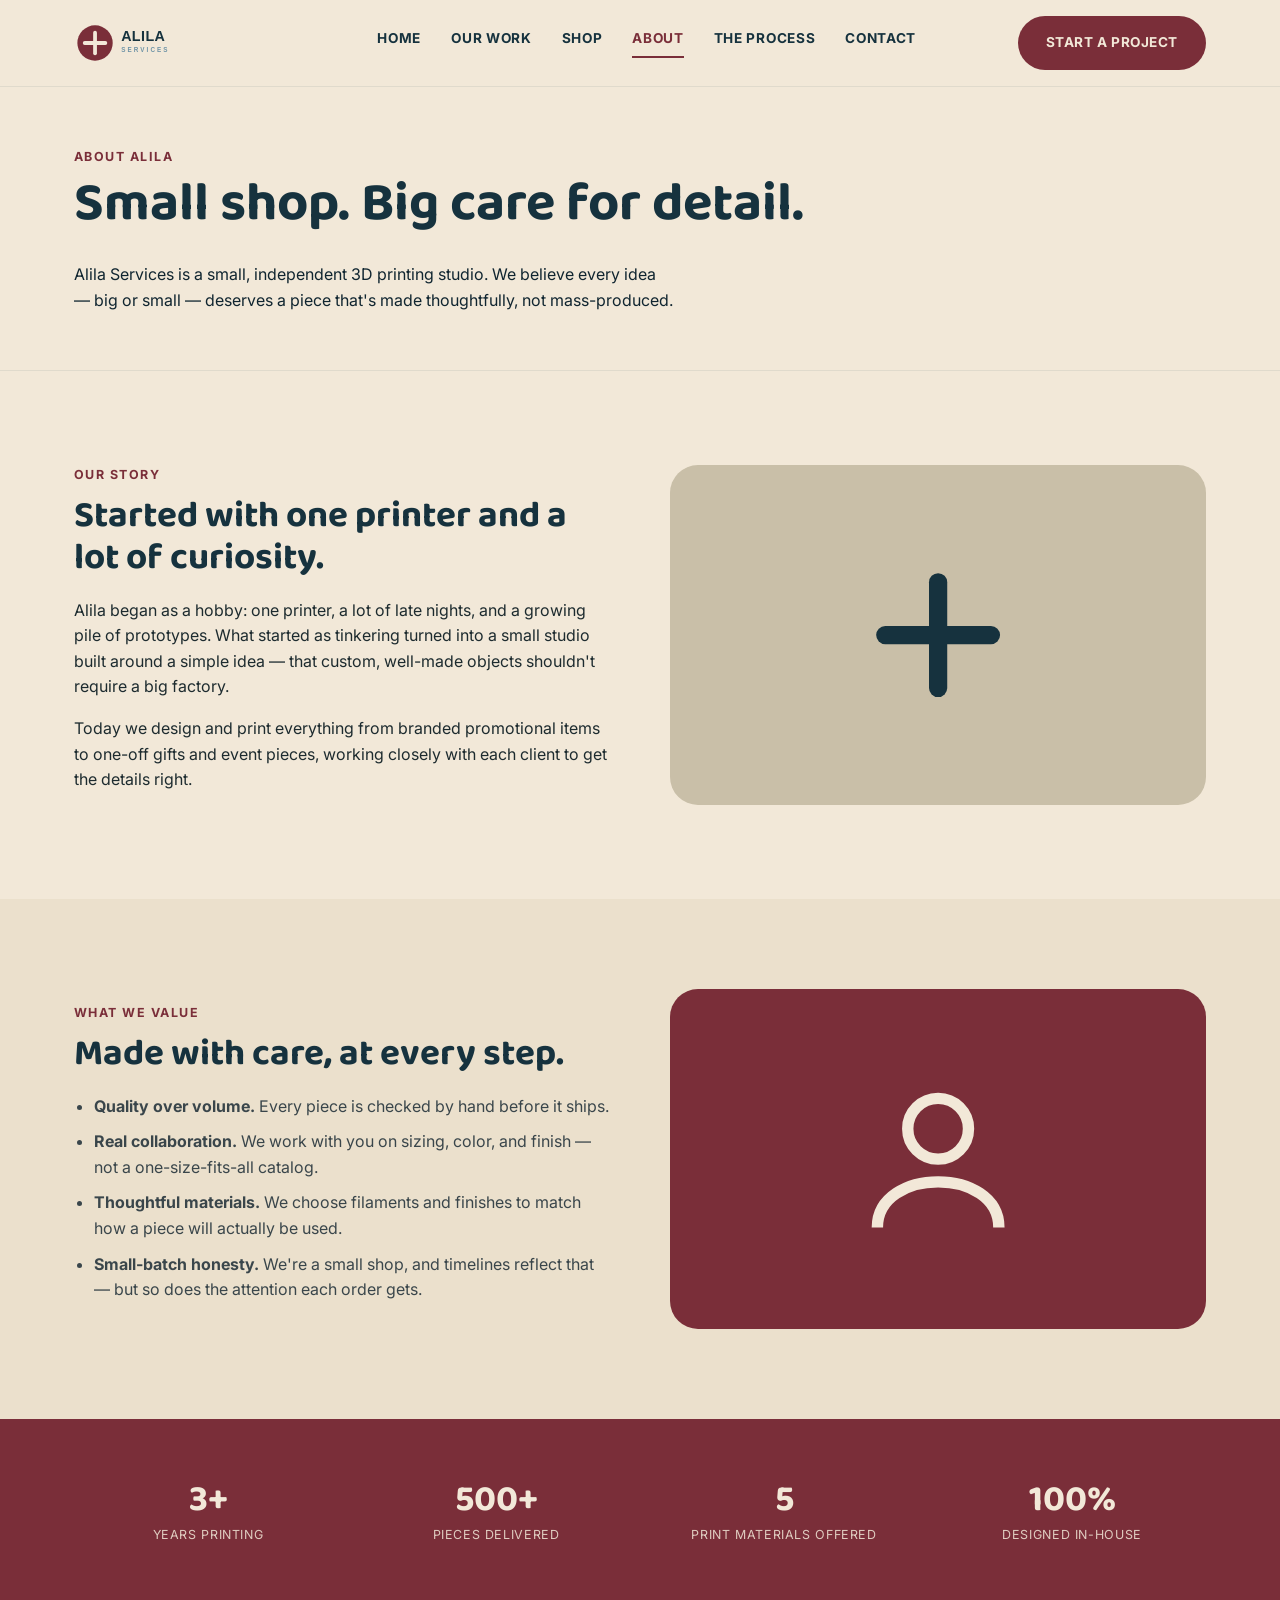
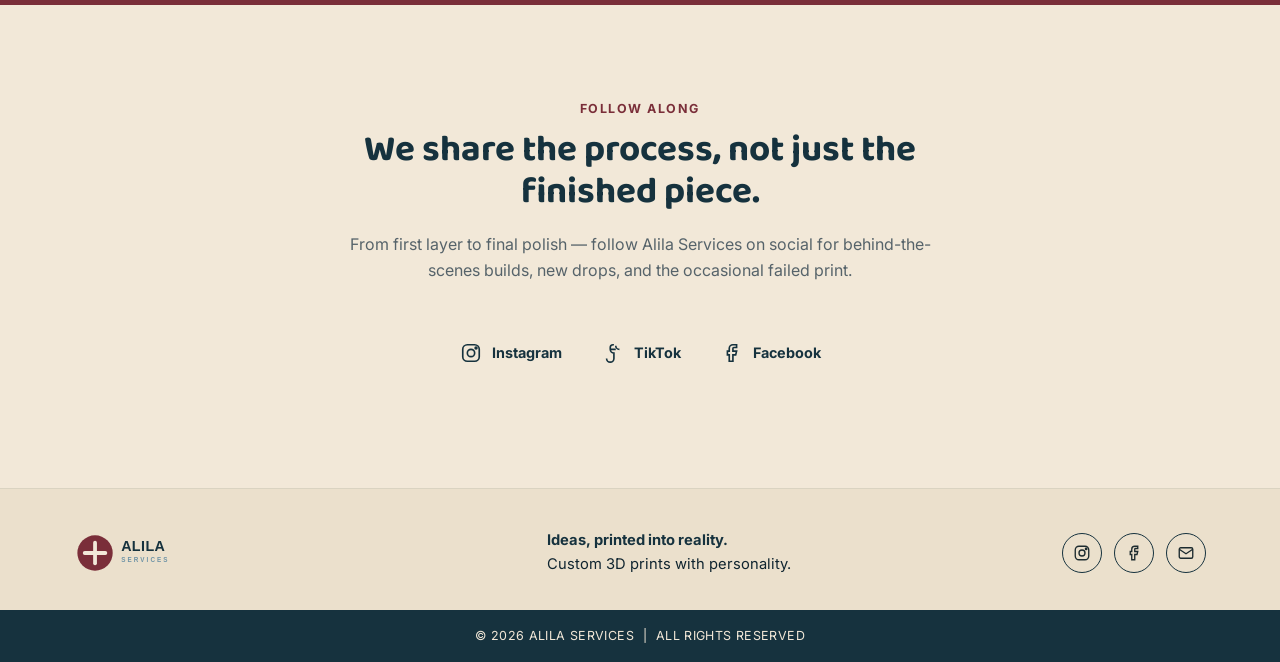
==== about.html @ 11d1a9ea "Add Alila Services multi-page website Home, Our Work, Shop, About, The Process, and Contact pages bu" ====
<!DOCTYPE html>
<html lang="en">
<head>
<meta charset="UTF-8">
<meta name="viewport" content="width=device-width, initial-scale=1.0">
<title>About | Alila Services</title>
<meta name="description" content="Meet Alila Services — a small 3D printing shop turning ideas into custom, made-to-order pieces.">
<link rel="icon" href="assets/img/favicon.svg" type="image/svg+xml">
<link rel="stylesheet" href="assets/css/style.css">
</head>
<body>

<header class="site-header">
  <div class="container">
    <a href="index.html" class="brand"><img src="assets/img/logo-wordmark.svg" alt="Alila Services"></a>
    <nav class="main-nav">
      <a href="index.html">Home</a>
      <a href="our-work.html">Our Work</a>
      <a href="shop.html">Shop</a>
      <a href="about.html" class="active">About</a>
      <a href="process.html">The Process</a>
      <a href="contact.html">Contact</a>
    </nav>
    <div class="header-actions">
      <a href="contact.html" class="btn btn-primary">Start a Project</a>
      <button class="nav-toggle" aria-label="Open menu"><span></span><span></span><span></span></button>
    </div>
  </div>
  <nav class="mobile-nav">
    <a href="index.html">Home</a>
    <a href="our-work.html">Our Work</a>
    <a href="shop.html">Shop</a>
    <a href="about.html">About</a>
    <a href="process.html">The Process</a>
    <a href="contact.html">Contact</a>
    <a href="contact.html" class="btn btn-primary btn-block">Start a Project</a>
  </nav>
</header>

<section class="page-hero">
  <div class="container">
    <div class="eyebrow">About Alila</div>
    <h1>Small shop. Big care for detail.</h1>
    <p class="lead">Alila Services is a small, independent 3D printing studio. We believe every idea — big or small — deserves a piece that's made thoughtfully, not mass-produced.</p>
  </div>
</section>

<section class="section">
  <div class="container split">
    <div>
      <div class="eyebrow">Our Story</div>
      <h2>Started with one printer and a lot of curiosity.</h2>
      <p>Alila began as a hobby: one printer, a lot of late nights, and a growing pile of prototypes. What started as tinkering turned into a small studio built around a simple idea — that custom, well-made objects shouldn't require a big factory.</p>
      <p>Today we design and print everything from branded promotional items to one-off gifts and event pieces, working closely with each client to get the details right.</p>
    </div>
    <div class="split-media bg-tan">
      <svg viewBox="0 0 100 100"><rect x="45" y="16" width="10" height="68" rx="5" fill="#16323E"/><rect x="16" y="45" width="68" height="10" rx="5" fill="#16323E"/></svg>
    </div>
  </div>
</section>

<section class="section section-soft">
  <div class="container split reverse">
    <div class="split-media bg-maroon">
      <svg viewBox="0 0 24 24" fill="none" stroke="#F2E8D8" stroke-width="1.5"><circle cx="12" cy="8" r="4"/><path d="M4 21c0-4 4-6 8-6s8 2 8 6"/></svg>
    </div>
    <div>
      <div class="eyebrow">What We Value</div>
      <h2>Made with care, at every step.</h2>
      <ul style="padding-left:20px;color:#3a464b;">
        <li style="margin-bottom:10px;"><strong>Quality over volume.</strong> Every piece is checked by hand before it ships.</li>
        <li style="margin-bottom:10px;"><strong>Real collaboration.</strong> We work with you on sizing, color, and finish — not a one-size-fits-all catalog.</li>
        <li style="margin-bottom:10px;"><strong>Thoughtful materials.</strong> We choose filaments and finishes to match how a piece will actually be used.</li>
        <li><strong>Small-batch honesty.</strong> We're a small shop, and timelines reflect that — but so does the attention each order gets.</li>
      </ul>
    </div>
  </div>
</section>

<section class="section-tight section-maroon">
  <div class="container stats-row">
    <div class="stat"><h2>3+</h2><p>Years Printing</p></div>
    <div class="stat"><h2>500+</h2><p>Pieces Delivered</p></div>
    <div class="stat"><h2>5</h2><p>Print Materials Offered</p></div>
    <div class="stat"><h2>100%</h2><p>Designed In-House</p></div>
  </div>
</section>

<section class="section">
  <div class="container" style="text-align:center;max-width:640px;margin:0 auto;">
    <div class="eyebrow">Follow Along</div>
    <h2>We share the process, not just the finished piece.</h2>
    <p style="color:#56636a;margin-bottom:24px;">From first layer to final polish — follow Alila Services on social for behind-the-scenes builds, new drops, and the occasional failed print.</p>
    <div class="social-strip">
      <a href="#"><svg viewBox="0 0 24 24" fill="none" stroke="currentColor" stroke-width="1.8"><rect x="3" y="3" width="18" height="18" rx="5"/><circle cx="12" cy="12" r="4"/><circle cx="17.5" cy="6.5" r="1"/></svg> Instagram</a>
      <a href="#"><svg viewBox="0 0 24 24" fill="none" stroke="currentColor" stroke-width="1.8"><path d="M9 8V6a3 3 0 0 1 3-3h1M9 8h6M9 8a4 4 0 0 0 4 4v6a4 4 0 0 1-8 0"/><path d="M19 8a4 4 0 0 1-4-4"/></svg> TikTok</a>
      <a href="#"><svg viewBox="0 0 24 24" fill="none" stroke="currentColor" stroke-width="1.8"><path d="M15 3h-2a4 4 0 0 0-4 4v3H7v4h2v7h4v-7h3l1-4h-4V7a1 1 0 0 1 1-1h3V3Z"/></svg> Facebook</a>
    </div>
  </div>
</section>

<footer class="site-footer">
  <div class="container footer-top">
    <a href="index.html" class="brand"><img src="assets/img/logo-wordmark.svg" alt="Alila Services"></a>
    <div class="footer-tagline"><strong>Ideas, printed into reality.</strong>Custom 3D prints with personality.</div>
    <div class="footer-social">
      <a href="#" aria-label="Instagram"><svg viewBox="0 0 24 24" fill="none" stroke="currentColor" stroke-width="1.8"><rect x="3" y="3" width="18" height="18" rx="5"/><circle cx="12" cy="12" r="4"/><circle cx="17.5" cy="6.5" r="1"/></svg></a>
      <a href="#" aria-label="Facebook"><svg viewBox="0 0 24 24" fill="none" stroke="currentColor" stroke-width="1.8"><path d="M15 3h-2a4 4 0 0 0-4 4v3H7v4h2v7h4v-7h3l1-4h-4V7a1 1 0 0 1 1-1h3V3Z"/></svg></a>
      <a href="#" aria-label="Email"><svg viewBox="0 0 24 24" fill="none" stroke="currentColor" stroke-width="1.8"><rect x="3" y="5" width="18" height="14" rx="2"/><path d="m3 7 9 6 9-6"/></svg></a>
    </div>
  </div>
  <div class="footer-bottom">© 2026 ALILA SERVICES &nbsp;|&nbsp; ALL RIGHTS RESERVED</div>
</footer>

<script src="assets/js/main.js"></script>
</body>
</html>
---- assets/css/style.css ----
/* ============================================
   Alila Services — shared stylesheet
   ============================================ */

@import url('https://fonts.googleapis.com/css2?family=Baloo+2:wght@500;600;700;800&family=Inter:wght@400;500;600;700&display=swap');

:root {
  --cream: #F2E8D8;
  --cream-soft: #EBE0CC;
  --navy: #16323E;
  --navy-dark: #102530;
  --maroon: #7A2E39;
  --maroon-dark: #632530;
  --olive: #6B6B3E;
  --dusty-blue: #6E93A6;
  --tan: #C9BFA8;
  --ink: #1D2B2F;
  --white: #FFFFFF;

  --font-head: 'Baloo 2', 'Poppins', sans-serif;
  --font-body: 'Inter', system-ui, sans-serif;

  --radius-sm: 8px;
  --radius-md: 16px;
  --radius-lg: 28px;
  --shadow-card: 0 10px 30px rgba(22, 50, 62, 0.10);
  --container: 1180px;
}

* { box-sizing: border-box; }
html { scroll-behavior: smooth; }

body {
  margin: 0;
  background: var(--cream);
  color: var(--ink);
  font-family: var(--font-body);
  line-height: 1.6;
  -webkit-font-smoothing: antialiased;
}

img { max-width: 100%; display: block; }

h1, h2, h3, h4 {
  font-family: var(--font-head);
  color: var(--navy);
  margin: 0 0 0.5em;
  line-height: 1.15;
}

h1 { font-size: clamp(2.2rem, 4.5vw, 3.4rem); }
h2 { font-size: clamp(1.7rem, 3vw, 2.3rem); }
h3 { font-size: 1.25rem; }

p { margin: 0 0 1em; }

a { color: inherit; text-decoration: none; }

.container {
  max-width: var(--container);
  margin: 0 auto;
  padding: 0 24px;
}

.eyebrow {
  display: inline-block;
  font-family: var(--font-body);
  font-weight: 700;
  font-size: 0.78rem;
  letter-spacing: 0.12em;
  text-transform: uppercase;
  color: var(--maroon);
  margin-bottom: 10px;
}
.eyebrow.on-dark { color: var(--tan); }

.rule {
  width: 44px;
  height: 4px;
  border-radius: 2px;
  background: var(--maroon);
  margin: 0 0 18px;
}

/* -------- Buttons -------- */
.btn {
  display: inline-flex;
  align-items: center;
  gap: 8px;
  font-family: var(--font-body);
  font-weight: 700;
  font-size: 0.85rem;
  letter-spacing: 0.04em;
  text-transform: uppercase;
  padding: 14px 26px;
  border-radius: 999px;
  border: 2px solid transparent;
  cursor: pointer;
  transition: transform 0.15s ease, box-shadow 0.15s ease, background 0.15s ease, color 0.15s ease;
  white-space: nowrap;
}
.btn:hover { transform: translateY(-2px); }

.btn-primary {
  background: var(--maroon);
  color: var(--cream);
}
.btn-primary:hover { background: var(--maroon-dark); box-shadow: 0 8px 20px rgba(122,46,57,0.35); }

.btn-outline {
  background: transparent;
  border-color: var(--navy);
  color: var(--navy);
}
.btn-outline:hover { background: var(--navy); color: var(--cream); }

.btn-outline.on-dark {
  border-color: var(--cream);
  color: var(--cream);
}
.btn-outline.on-dark:hover { background: var(--cream); color: var(--navy); }

.btn-light {
  background: var(--cream);
  color: var(--navy);
}
.btn-light:hover { background: var(--white); }

.btn-sm { padding: 10px 20px; font-size: 0.75rem; }
.btn-block { width: 100%; justify-content: center; }

/* -------- Header -------- */
.site-header {
  position: sticky;
  top: 0;
  z-index: 100;
  background: var(--cream);
  border-bottom: 1px solid rgba(22,50,62,0.08);
}
.site-header .container {
  display: flex;
  align-items: center;
  justify-content: space-between;
  padding-top: 16px;
  padding-bottom: 16px;
  gap: 24px;
}
.brand { display: flex; align-items: center; gap: 12px; }
.brand img { height: 42px; width: auto; }

.main-nav {
  display: flex;
  align-items: center;
  gap: 30px;
}
.main-nav a {
  font-weight: 700;
  font-size: 0.85rem;
  letter-spacing: 0.05em;
  text-transform: uppercase;
  color: var(--navy);
  padding-bottom: 6px;
  border-bottom: 2px solid transparent;
  transition: border-color 0.15s ease, color 0.15s ease;
}
.main-nav a:hover,
.main-nav a.active { border-color: var(--maroon); color: var(--maroon); }

.header-actions { display: flex; align-items: center; gap: 22px; }

.nav-toggle {
  display: none;
  background: none;
  border: none;
  cursor: pointer;
  padding: 8px;
}
.nav-toggle span {
  display: block;
  width: 26px;
  height: 3px;
  margin: 5px 0;
  background: var(--navy);
  border-radius: 2px;
}

/* -------- Hero -------- */
.hero {
  position: relative;
  overflow: hidden;
  padding: 70px 0 100px;
}
.hero-blob {
  position: absolute;
  top: -10%;
  right: -12%;
  width: 62%;
  height: 130%;
  background: var(--navy);
  border-radius: 45% 55% 60% 40% / 50% 45% 55% 50%;
  z-index: 0;
}
.hero .container {
  position: relative;
  z-index: 1;
  display: grid;
  grid-template-columns: 1fr 1fr;
  gap: 50px;
  align-items: center;
}
.hero-copy p.lead {
  font-size: 1.08rem;
  max-width: 44ch;
  color: var(--navy-dark);
}
.hero-actions {
  display: flex;
  gap: 16px;
  margin-top: 28px;
  flex-wrap: wrap;
}
.hero-art {
  position: relative;
  min-height: 380px;
  display: flex;
  align-items: center;
  justify-content: center;
}
.coin-cluster {
  position: relative;
  width: 100%;
  max-width: 460px;
  aspect-ratio: 1.2 / 1;
}
.coin {
  position: absolute;
  border-radius: 50%;
  display: flex;
  align-items: center;
  justify-content: center;
  box-shadow: 0 18px 30px rgba(0,0,0,0.25);
}
.coin svg { width: 55%; height: 55%; }
.coin.c1 { width: 42%; aspect-ratio:1; background: var(--maroon); top: 4%; left: 6%; }
.coin.c2 { width: 40%; aspect-ratio:1; background: var(--olive); top: 0; left: 42%; }
.coin.c3 { width: 44%; aspect-ratio:1; background: var(--dusty-blue); top: 22%; left: 58%; }
.coin.c4 { width: 30%; aspect-ratio:1; background: var(--cream); top: 58%; left: 18%; }
.coin.c5 { width: 34%; aspect-ratio:1; background: var(--navy-dark); top: 60%; left: 46%; border: 3px solid var(--cream); }

/* -------- Sections -------- */
.section { padding: 90px 0; }
.section-tight { padding: 60px 0; }
.section-maroon { background: var(--maroon); color: var(--cream); }
.section-maroon h2, .section-maroon h3 { color: var(--cream); }
.section-navy { background: var(--navy); color: var(--cream); }
.section-navy h2, .section-navy h3 { color: var(--cream); }
.section-soft { background: var(--cream-soft); }

.section-head { max-width: 640px; margin-bottom: 44px; }
.section-head.center { margin-left: auto; margin-right: auto; text-align: center; }

/* -------- What we make cards -------- */
.grid-5 {
  display: grid;
  grid-template-columns: repeat(5, 1fr);
  gap: 20px;
}
.offer-card {
  background: var(--white);
  border-radius: var(--radius-md);
  padding: 26px 20px;
  text-align: center;
  box-shadow: var(--shadow-card);
}
.offer-icon {
  width: 64px;
  height: 64px;
  border-radius: 50%;
  margin: 0 auto 16px;
  display: flex;
  align-items: center;
  justify-content: center;
}
.offer-icon svg { width: 30px; height: 30px; stroke: var(--cream); }
.offer-card h3 { font-size: 1rem; margin-bottom: 8px; }
.offer-card p { font-size: 0.88rem; color: #56636a; margin: 0; }

.bg-maroon { background: var(--maroon); }
.bg-olive { background: var(--olive); }
.bg-blue { background: var(--dusty-blue); }
.bg-navy { background: var(--navy); }
.bg-tan { background: var(--tan); }

/* -------- Process steps -------- */
.steps {
  display: grid;
  grid-template-columns: repeat(4, 1fr);
  gap: 30px;
  margin-top: 10px;
}
.step { position: relative; padding-left: 0; }
.step-icon {
  width: 56px;
  height: 56px;
  border-radius: 50%;
  background: rgba(242,232,216,0.12);
  border: 2px solid var(--cream);
  display: flex;
  align-items: center;
  justify-content: center;
  margin-bottom: 16px;
}
.step-icon svg { width: 26px; height: 26px; stroke: var(--cream); fill: none; }
.step h3 { font-size: 0.95rem; letter-spacing: 0.03em; }
.step p { font-size: 0.9rem; opacity: 0.85; margin: 0; }

/* -------- Work / gallery grid -------- */
.work-split {
  display: grid;
  grid-template-columns: 1.1fr 0.9fr;
  gap: 50px;
  align-items: start;
}
.work-grid {
  display: grid;
  grid-template-columns: repeat(3, 1fr);
  gap: 16px;
}
.work-tile {
  aspect-ratio: 1;
  border-radius: var(--radius-md);
  overflow: hidden;
  position: relative;
  box-shadow: var(--shadow-card);
  display: flex;
  align-items: center;
  justify-content: center;
}
.work-tile svg { width: 46%; height: 46%; }
.work-tile .tile-label {
  position: absolute;
  bottom: 10px;
  left: 12px;
  right: 12px;
  font-size: 0.72rem;
  font-weight: 700;
  letter-spacing: 0.04em;
  text-transform: uppercase;
  color: rgba(255,255,255,0.9);
}

.gallery-filters {
  display: flex;
  flex-wrap: wrap;
  gap: 10px;
  margin-bottom: 34px;
}
.filter-btn {
  border: 2px solid var(--navy);
  background: transparent;
  color: var(--navy);
  padding: 9px 18px;
  border-radius: 999px;
  font-weight: 700;
  font-size: 0.8rem;
  letter-spacing: 0.03em;
  text-transform: uppercase;
  cursor: pointer;
  transition: all 0.15s ease;
}
.filter-btn:hover { background: rgba(22,50,62,0.08); }
.filter-btn.active { background: var(--navy); color: var(--cream); }

.gallery-grid {
  display: grid;
  grid-template-columns: repeat(3, 1fr);
  gap: 22px;
}
.gallery-item { display: none; }
.gallery-item.show { display: block; }
.gallery-card {
  border-radius: var(--radius-md);
  overflow: hidden;
  box-shadow: var(--shadow-card);
  background: var(--white);
}
.gallery-thumb {
  aspect-ratio: 1;
  display: flex;
  align-items: center;
  justify-content: center;
}
.gallery-thumb svg { width: 42%; height: 42%; }
.gallery-card-body { padding: 16px 18px 20px; }
.gallery-card-body h3 { font-size: 1rem; margin-bottom: 4px; }
.gallery-tag {
  display: inline-block;
  font-size: 0.7rem;
  font-weight: 700;
  letter-spacing: 0.04em;
  text-transform: uppercase;
  color: var(--maroon);
}

/* -------- Contact form -------- */
.contact-panel {
  background: var(--dusty-blue);
  background: linear-gradient(160deg, #DCE7EA 0%, #C6D8DD 100%);
  border-radius: var(--radius-lg);
  padding: 46px;
  position: relative;
  overflow: hidden;
}
.contact-panel::after {
  content: "";
  position: absolute;
  bottom: -30%;
  right: -20%;
  width: 260px;
  height: 260px;
  background: rgba(255,255,255,0.35);
  border-radius: 50%;
}
.contact-panel form { position: relative; z-index: 1; }

.form-row { display: grid; grid-template-columns: 1fr 1fr; gap: 14px; margin-bottom: 14px; }
.form-row.single { grid-template-columns: 1fr; }

input, select, textarea {
  width: 100%;
  font-family: var(--font-body);
  font-size: 0.92rem;
  padding: 14px 16px;
  border: none;
  border-radius: var(--radius-sm);
  background: rgba(255,255,255,0.85);
  color: var(--ink);
}
input::placeholder, textarea::placeholder { color: #6b7a80; }
textarea { resize: vertical; min-height: 90px; }

.file-row {
  display: flex;
  align-items: center;
  justify-content: space-between;
  background: rgba(255,255,255,0.85);
  border-radius: var(--radius-sm);
  padding: 10px 10px 10px 16px;
  margin-bottom: 14px;
  font-size: 0.88rem;
  color: #6b7a80;
}
.file-row .btn { padding: 8px 16px; font-size: 0.7rem; }

/* -------- Product / shop cards -------- */
.product-grid {
  display: grid;
  grid-template-columns: repeat(3, 1fr);
  gap: 26px;
}
.product-card {
  background: var(--white);
  border-radius: var(--radius-md);
  overflow: hidden;
  box-shadow: var(--shadow-card);
  display: flex;
  flex-direction: column;
}
.product-thumb {
  aspect-ratio: 1;
  display: flex;
  align-items: center;
  justify-content: center;
  position: relative;
}
.product-thumb svg { width: 40%; height: 40%; }
.product-badge {
  position: absolute;
  top: 12px;
  left: 12px;
  background: var(--maroon);
  color: var(--cream);
  font-size: 0.68rem;
  font-weight: 700;
  letter-spacing: 0.04em;
  text-transform: uppercase;
  padding: 5px 10px;
  border-radius: 999px;
}
.product-body { padding: 18px 20px 22px; display: flex; flex-direction: column; gap: 10px; flex: 1; }
.product-body h3 { margin: 0; font-size: 1.02rem; }
.product-price { font-family: var(--font-head); font-weight: 700; color: var(--maroon); font-size: 1.15rem; }
.product-desc { font-size: 0.86rem; color: #56636a; margin: 0; flex: 1; }

/* -------- Testimonials / stats -------- */
.stats-row {
  display: grid;
  grid-template-columns: repeat(4, 1fr);
  gap: 20px;
  text-align: center;
}
.stat h2 { color: var(--cream); margin-bottom: 4px; }
.stat p { text-transform: uppercase; letter-spacing: 0.05em; font-size: 0.78rem; opacity: 0.85; margin: 0; }

.social-strip {
  display: flex;
  align-items: center;
  justify-content: center;
  gap: 40px;
  flex-wrap: wrap;
  padding: 34px 0;
}
.social-strip a {
  display: flex;
  align-items: center;
  gap: 10px;
  font-weight: 700;
  font-size: 0.9rem;
  color: var(--navy);
}
.social-strip svg { width: 22px; height: 22px; }

/* -------- Two column content -------- */
.split {
  display: grid;
  grid-template-columns: 1fr 1fr;
  gap: 60px;
  align-items: center;
}
.split.reverse .split-media { order: 2; }
.split-media {
  border-radius: var(--radius-lg);
  min-height: 340px;
  display: flex;
  align-items: center;
  justify-content: center;
}
.split-media svg { width: 34%; height: 34%; }

/* -------- Footer -------- */
.site-footer {
  background: var(--cream-soft);
  border-top: 1px solid rgba(22,50,62,0.08);
  padding: 40px 0 0;
}
.footer-top {
  display: flex;
  align-items: center;
  justify-content: space-between;
  gap: 30px;
  flex-wrap: wrap;
  padding-bottom: 34px;
}
.footer-tagline { font-size: 0.92rem; color: var(--navy-dark); }
.footer-tagline strong { display: block; color: var(--navy); }
.footer-social { display: flex; gap: 12px; }
.footer-social a {
  width: 40px;
  height: 40px;
  border-radius: 50%;
  border: 1.5px solid var(--navy);
  display: flex;
  align-items: center;
  justify-content: center;
  transition: background 0.15s ease, color 0.15s ease;
}
.footer-social svg { width: 18px; height: 18px; }
.footer-social a:hover { background: var(--navy); color: var(--cream); }
.footer-bottom {
  background: var(--navy);
  color: var(--cream);
  text-align: center;
  font-size: 0.78rem;
  letter-spacing: 0.03em;
  padding: 16px 0;
}

/* -------- Page hero (inner pages) -------- */
.page-hero {
  padding: 56px 0 40px;
  border-bottom: 1px solid rgba(22,50,62,0.08);
}
.page-hero .eyebrow { margin-bottom: 6px; }
.page-hero p.lead { max-width: 60ch; color: var(--navy-dark); }
.breadcrumb { font-size: 0.8rem; color: var(--maroon); font-weight: 700; margin-bottom: 10px; }

/* -------- CTA banner -------- */
.cta-banner {
  border-radius: var(--radius-lg);
  padding: 60px;
  text-align: center;
  background: var(--navy);
  color: var(--cream);
}
.cta-banner h2 { color: var(--cream); }
.cta-actions { display: flex; gap: 16px; justify-content: center; margin-top: 20px; flex-wrap: wrap; }

/* -------- Responsive -------- */
@media (max-width: 980px) {
  .main-nav { display: none; }
  .nav-toggle { display: block; }
  .header-actions .btn-primary { display: none; }
  .hero .container, .split, .work-split { grid-template-columns: 1fr; }
  .hero-art { min-height: 300px; }
  .grid-5 { grid-template-columns: repeat(2, 1fr); }
  .steps { grid-template-columns: repeat(2, 1fr); }
  .product-grid, .gallery-grid, .work-grid { grid-template-columns: repeat(2, 1fr); }
  .stats-row { grid-template-columns: repeat(2, 1fr); }
  .form-row { grid-template-columns: 1fr; }
  .footer-top { flex-direction: column; text-align: center; }
}

@media (max-width: 600px) {
  .grid-5, .product-grid, .gallery-grid, .work-grid, .stats-row { grid-template-columns: 1fr 1fr; }
  .cta-banner { padding: 40px 24px; }
  .contact-panel { padding: 28px; }
}

/* -------- Mobile nav drawer -------- */
.mobile-nav {
  display: none;
  flex-direction: column;
  background: var(--cream);
  border-bottom: 1px solid rgba(22,50,62,0.08);
  padding: 10px 24px 22px;
}
.mobile-nav.open { display: flex; }
.mobile-nav a {
  padding: 12px 0;
  font-weight: 700;
  text-transform: uppercase;
  font-size: 0.85rem;
  color: var(--navy);
  border-bottom: 1px solid rgba(22,50,62,0.08);
}
.mobile-nav .btn { margin-top: 16px; }
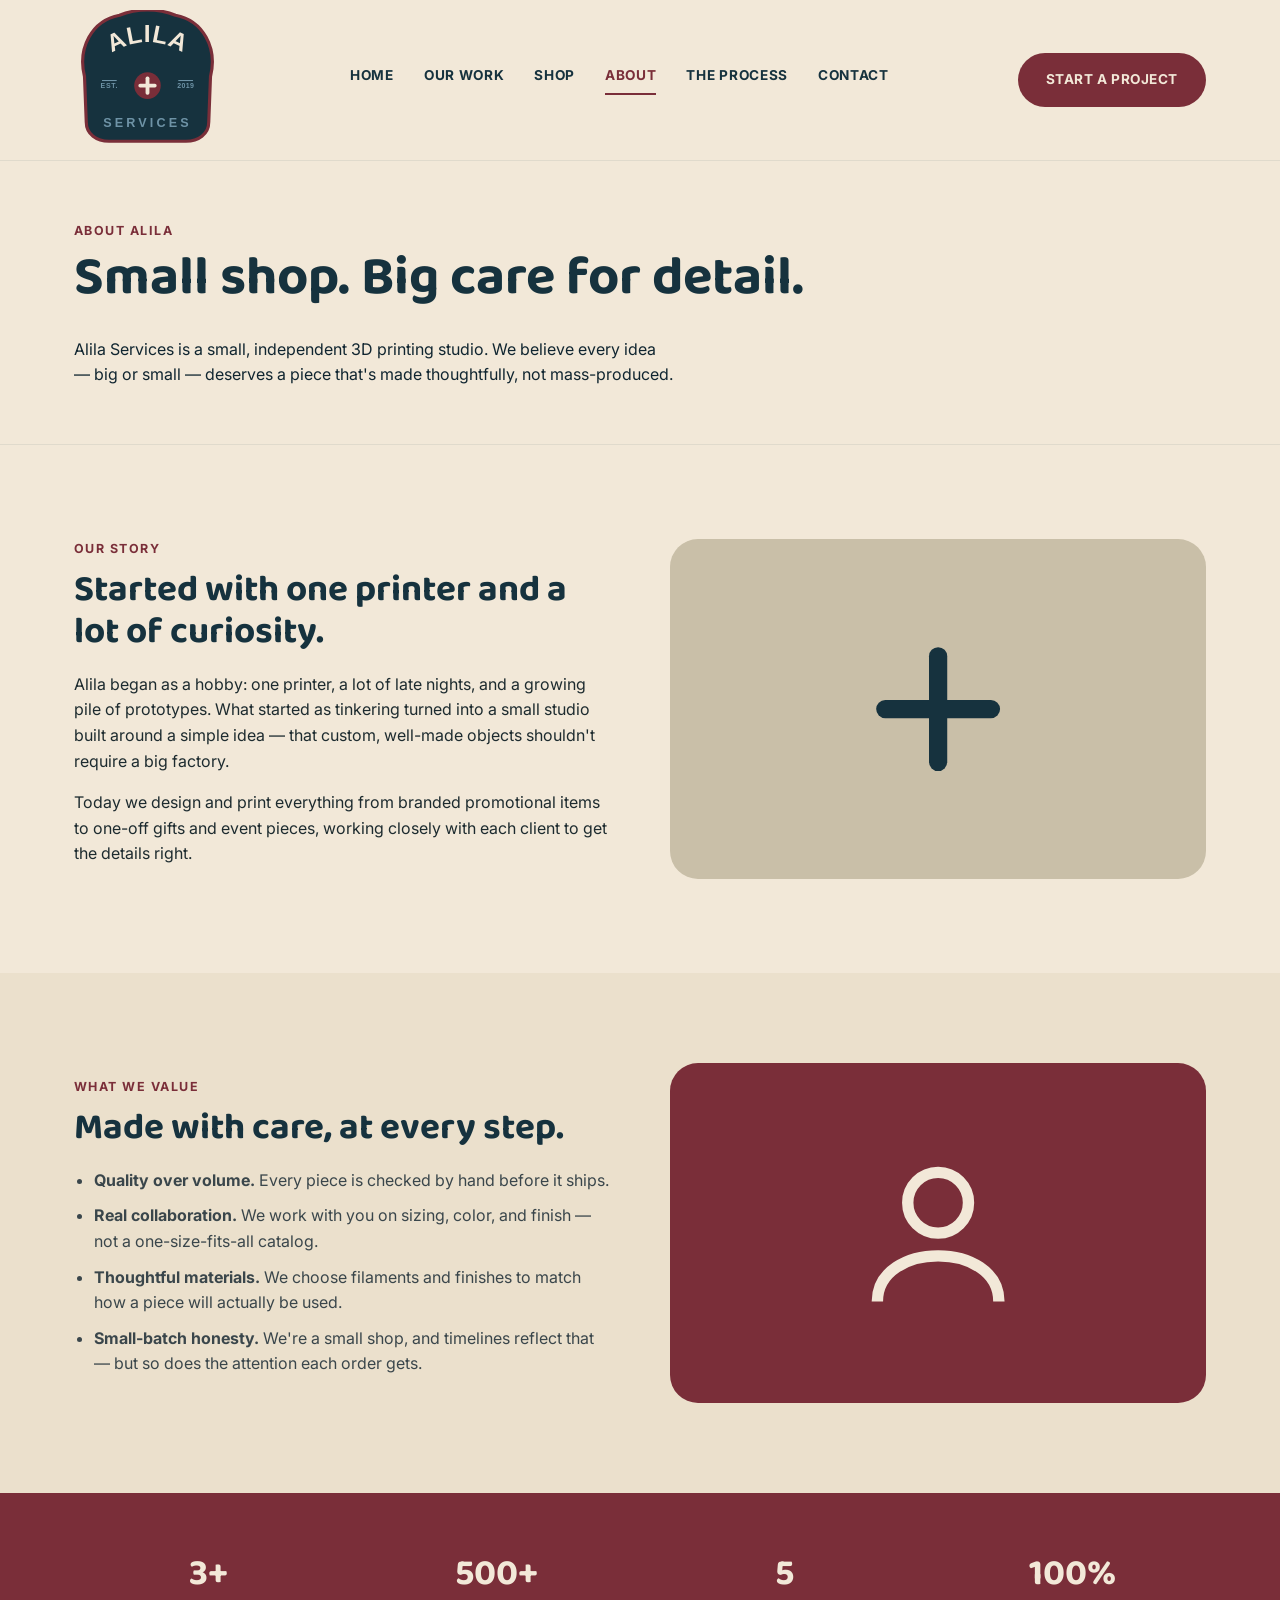
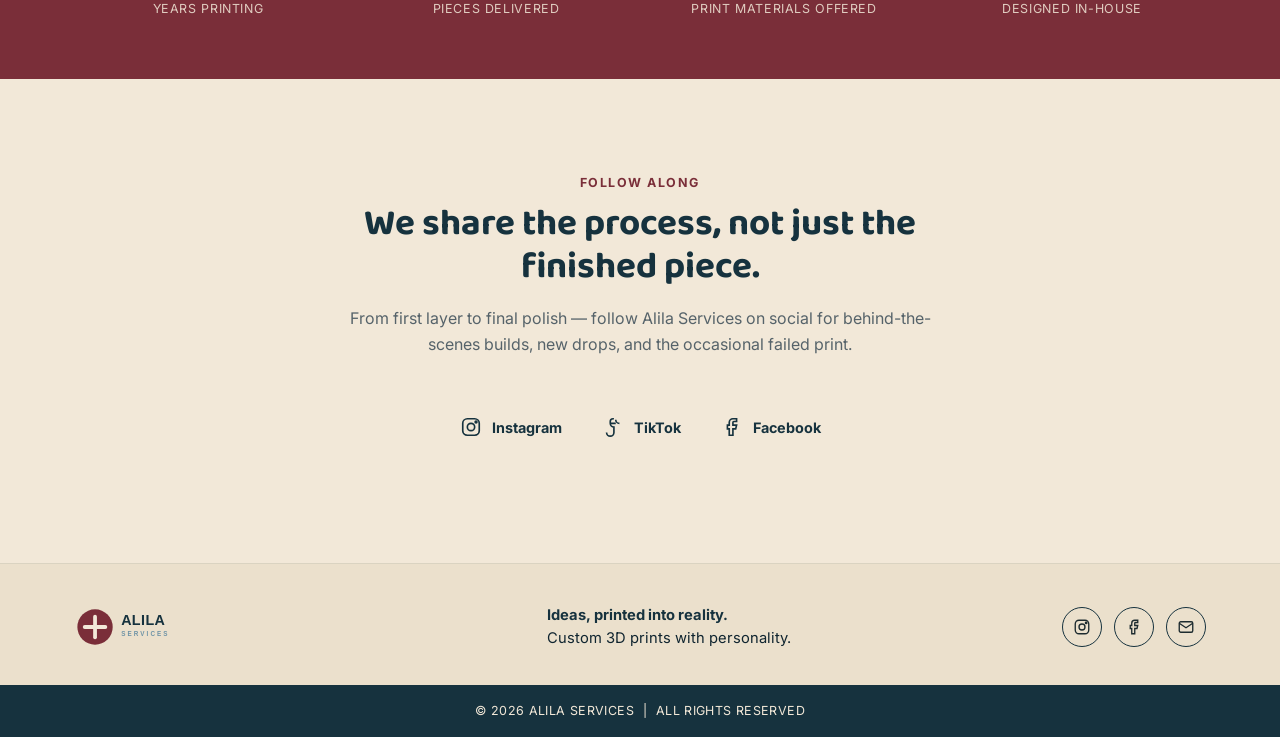
==== commit 172488c2: "Swap header logo for the real Alila badge mark, sized up Recreated the provided badge logo (arched A" ====
--- a/about.html
+++ b/about.html
@@ -12,7 +12,7 @@
 
 <header class="site-header">
   <div class="container">
-    <a href="index.html" class="brand"><img src="assets/img/logo-wordmark.svg" alt="Alila Services"></a>
+    <a href="index.html" class="brand"><img src="assets/img/logo-badge.svg" alt="Alila Services" class="brand-badge"></a>
     <nav class="main-nav">
       <a href="index.html">Home</a>
       <a href="our-work.html">Our Work</a>
--- a/assets/css/style.css
+++ b/assets/css/style.css
@@ -141,12 +141,13 @@
   display: flex;
   align-items: center;
   justify-content: space-between;
-  padding-top: 16px;
-  padding-bottom: 16px;
+  padding-top: 10px;
+  padding-bottom: 10px;
   gap: 24px;
 }
 .brand { display: flex; align-items: center; gap: 12px; }
 .brand img { height: 42px; width: auto; }
+.brand img.brand-badge { height: 140px; }
 
 .main-nav {
   display: flex;
@@ -600,6 +601,7 @@
   .main-nav { display: none; }
   .nav-toggle { display: block; }
   .header-actions .btn-primary { display: none; }
+  .brand img.brand-badge { height: 84px; }
   .hero .container, .split, .work-split { grid-template-columns: 1fr; }
   .hero-art { min-height: 300px; }
   .grid-5 { grid-template-columns: repeat(2, 1fr); }
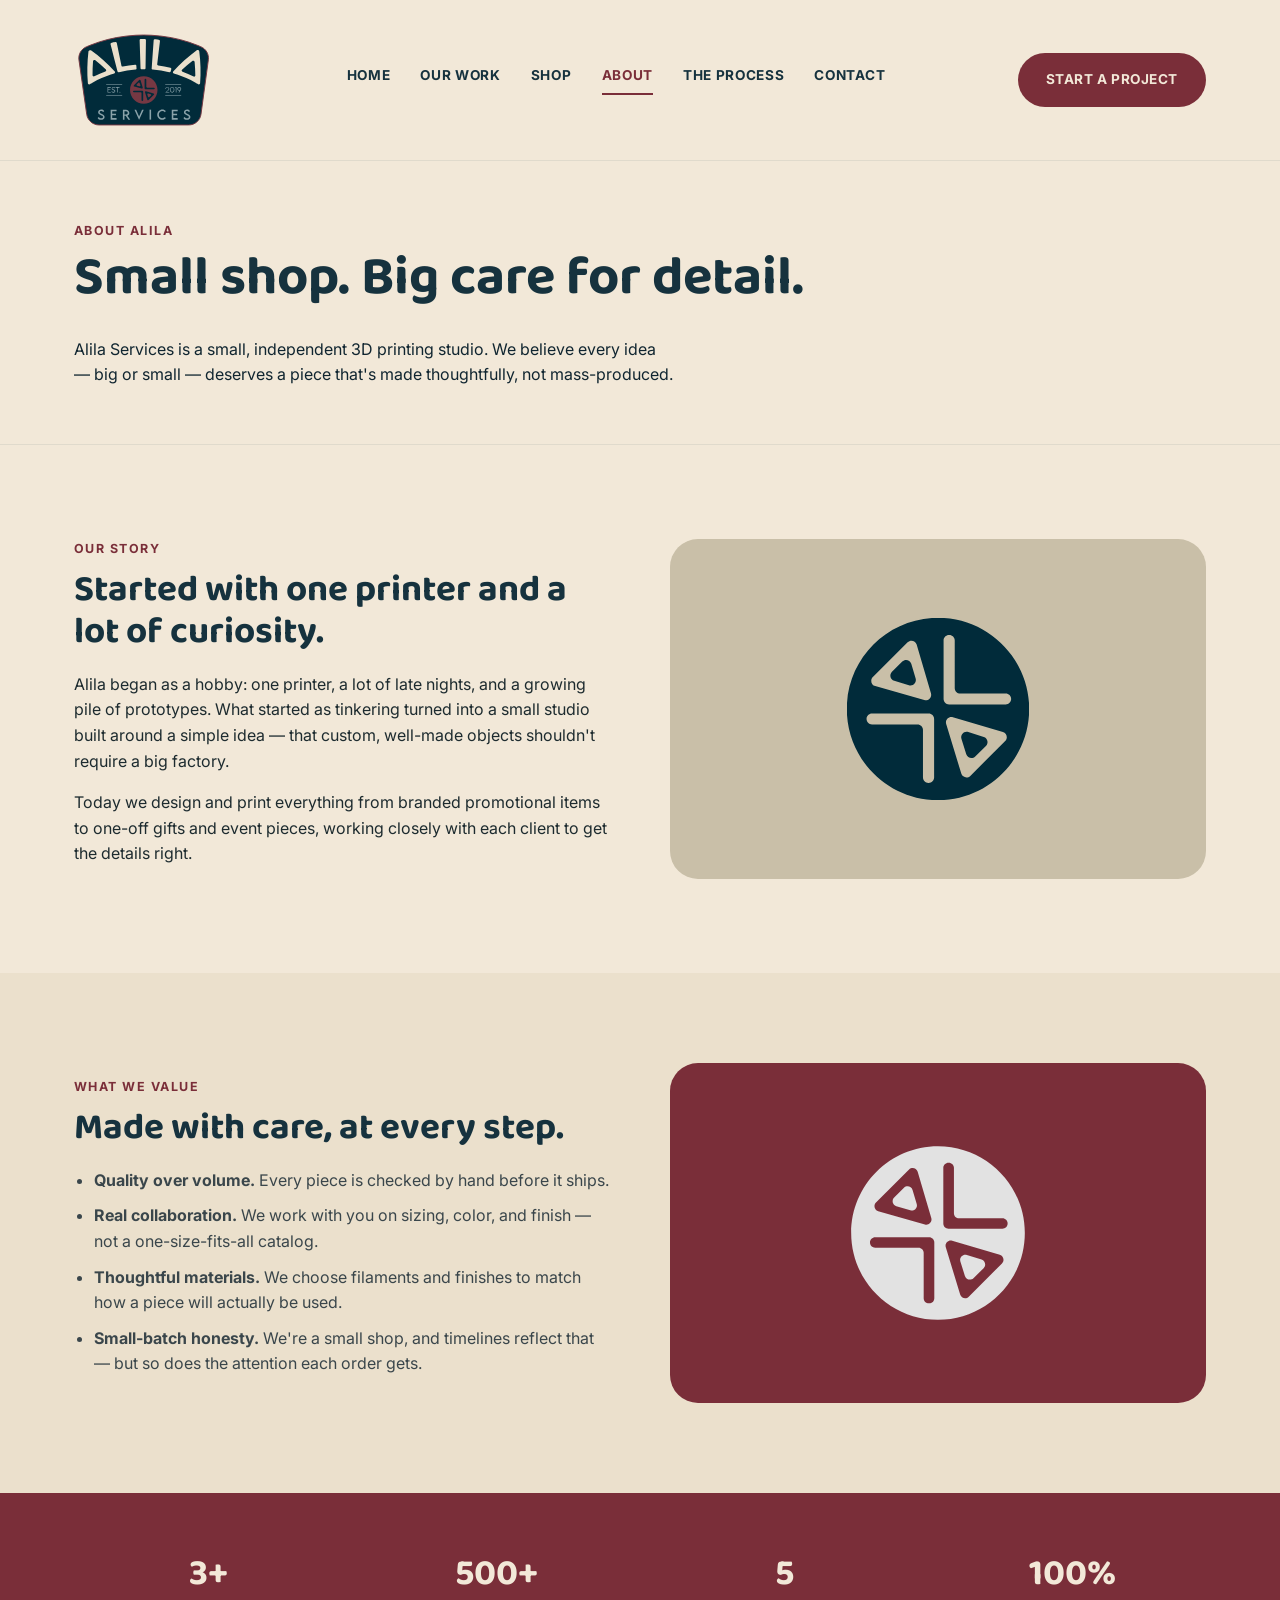
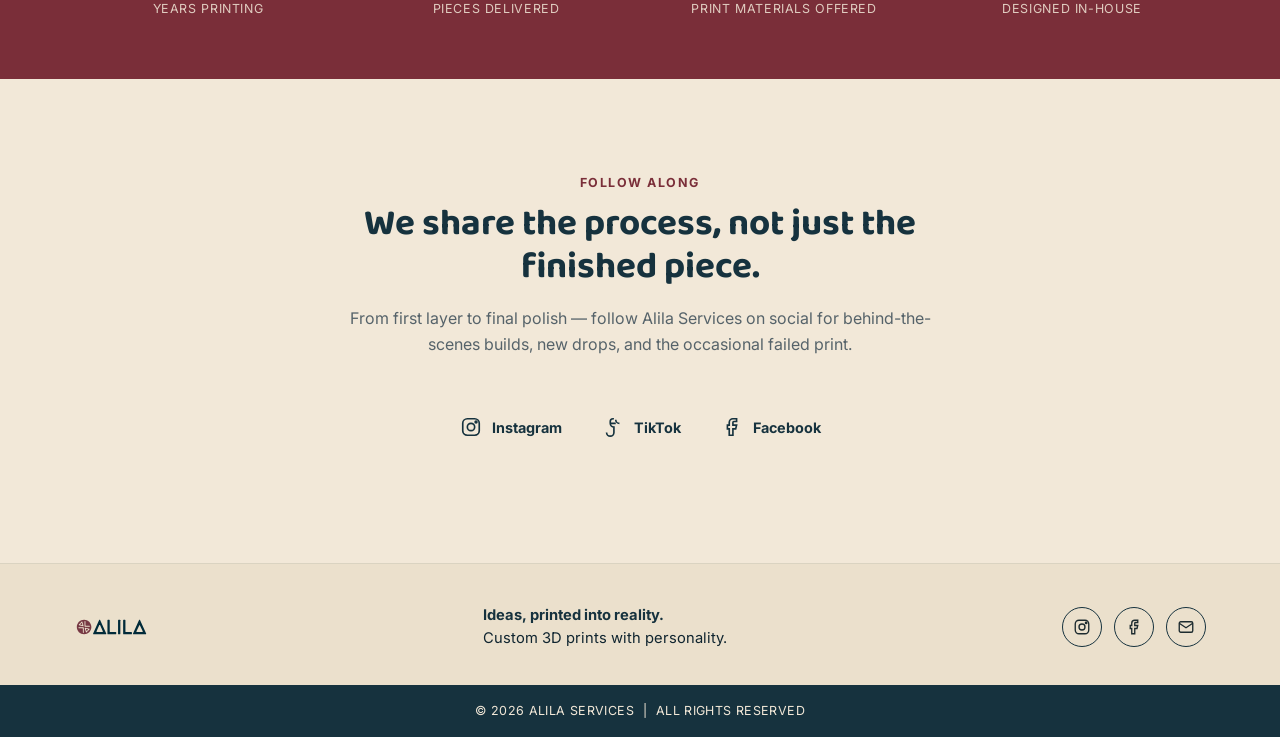
==== commit 6226d7e8: "Replace all placeholder icons with the real Alila brand mark Every hand-drawn decorative icon (hero " ====
--- a/about.html
+++ b/about.html
@@ -54,7 +54,7 @@
       <p>Today we design and print everything from branded promotional items to one-off gifts and event pieces, working closely with each client to get the details right.</p>
     </div>
     <div class="split-media bg-tan">
-      <svg viewBox="0 0 100 100"><rect x="45" y="16" width="10" height="68" rx="5" fill="#16323E"/><rect x="16" y="45" width="68" height="10" rx="5" fill="#16323E"/></svg>
+      <img src="assets/img/mark-dark.svg" alt="">
     </div>
   </div>
 </section>
@@ -62,7 +62,7 @@
 <section class="section section-soft">
   <div class="container split reverse">
     <div class="split-media bg-maroon">
-      <svg viewBox="0 0 24 24" fill="none" stroke="#F2E8D8" stroke-width="1.5"><circle cx="12" cy="8" r="4"/><path d="M4 21c0-4 4-6 8-6s8 2 8 6"/></svg>
+      <img src="assets/img/mark-light.svg" alt="">
     </div>
     <div>
       <div class="eyebrow">What We Value</div>
--- a/assets/css/style.css
+++ b/assets/css/style.css
@@ -241,7 +241,7 @@
   justify-content: center;
   box-shadow: 0 18px 30px rgba(0,0,0,0.25);
 }
-.coin svg { width: 55%; height: 55%; }
+.coin svg, .coin img { width: 55%; height: 55%; }
 .coin.c1 { width: 42%; aspect-ratio:1; background: var(--maroon); top: 4%; left: 6%; }
 .coin.c2 { width: 40%; aspect-ratio:1; background: var(--olive); top: 0; left: 42%; }
 .coin.c3 { width: 44%; aspect-ratio:1; background: var(--dusty-blue); top: 22%; left: 58%; }
@@ -283,6 +283,7 @@
   justify-content: center;
 }
 .offer-icon svg { width: 30px; height: 30px; stroke: var(--cream); }
+.offer-icon img { width: 32px; height: 32px; }
 .offer-card h3 { font-size: 1rem; margin-bottom: 8px; }
 .offer-card p { font-size: 0.88rem; color: #56636a; margin: 0; }
 
@@ -312,6 +313,7 @@
   margin-bottom: 16px;
 }
 .step-icon svg { width: 26px; height: 26px; stroke: var(--cream); fill: none; }
+.step-icon img { width: 28px; height: 28px; }
 .step h3 { font-size: 0.95rem; letter-spacing: 0.03em; }
 .step p { font-size: 0.9rem; opacity: 0.85; margin: 0; }
 
@@ -337,7 +339,7 @@
   align-items: center;
   justify-content: center;
 }
-.work-tile svg { width: 46%; height: 46%; }
+.work-tile svg, .work-tile img { width: 46%; height: 46%; }
 .work-tile .tile-label {
   position: absolute;
   bottom: 10px;
@@ -391,7 +393,7 @@
   align-items: center;
   justify-content: center;
 }
-.gallery-thumb svg { width: 42%; height: 42%; }
+.gallery-thumb svg, .gallery-thumb img { width: 42%; height: 42%; }
 .gallery-card-body { padding: 16px 18px 20px; }
 .gallery-card-body h3 { font-size: 1rem; margin-bottom: 4px; }
 .gallery-tag {
@@ -474,7 +476,7 @@
   justify-content: center;
   position: relative;
 }
-.product-thumb svg { width: 40%; height: 40%; }
+.product-thumb svg, .product-thumb img { width: 40%; height: 40%; }
 .product-badge {
   position: absolute;
   top: 12px;
@@ -536,7 +538,7 @@
   align-items: center;
   justify-content: center;
 }
-.split-media svg { width: 34%; height: 34%; }
+.split-media svg, .split-media img { width: 34%; height: 34%; }
 
 /* -------- Footer -------- */
 .site-footer {
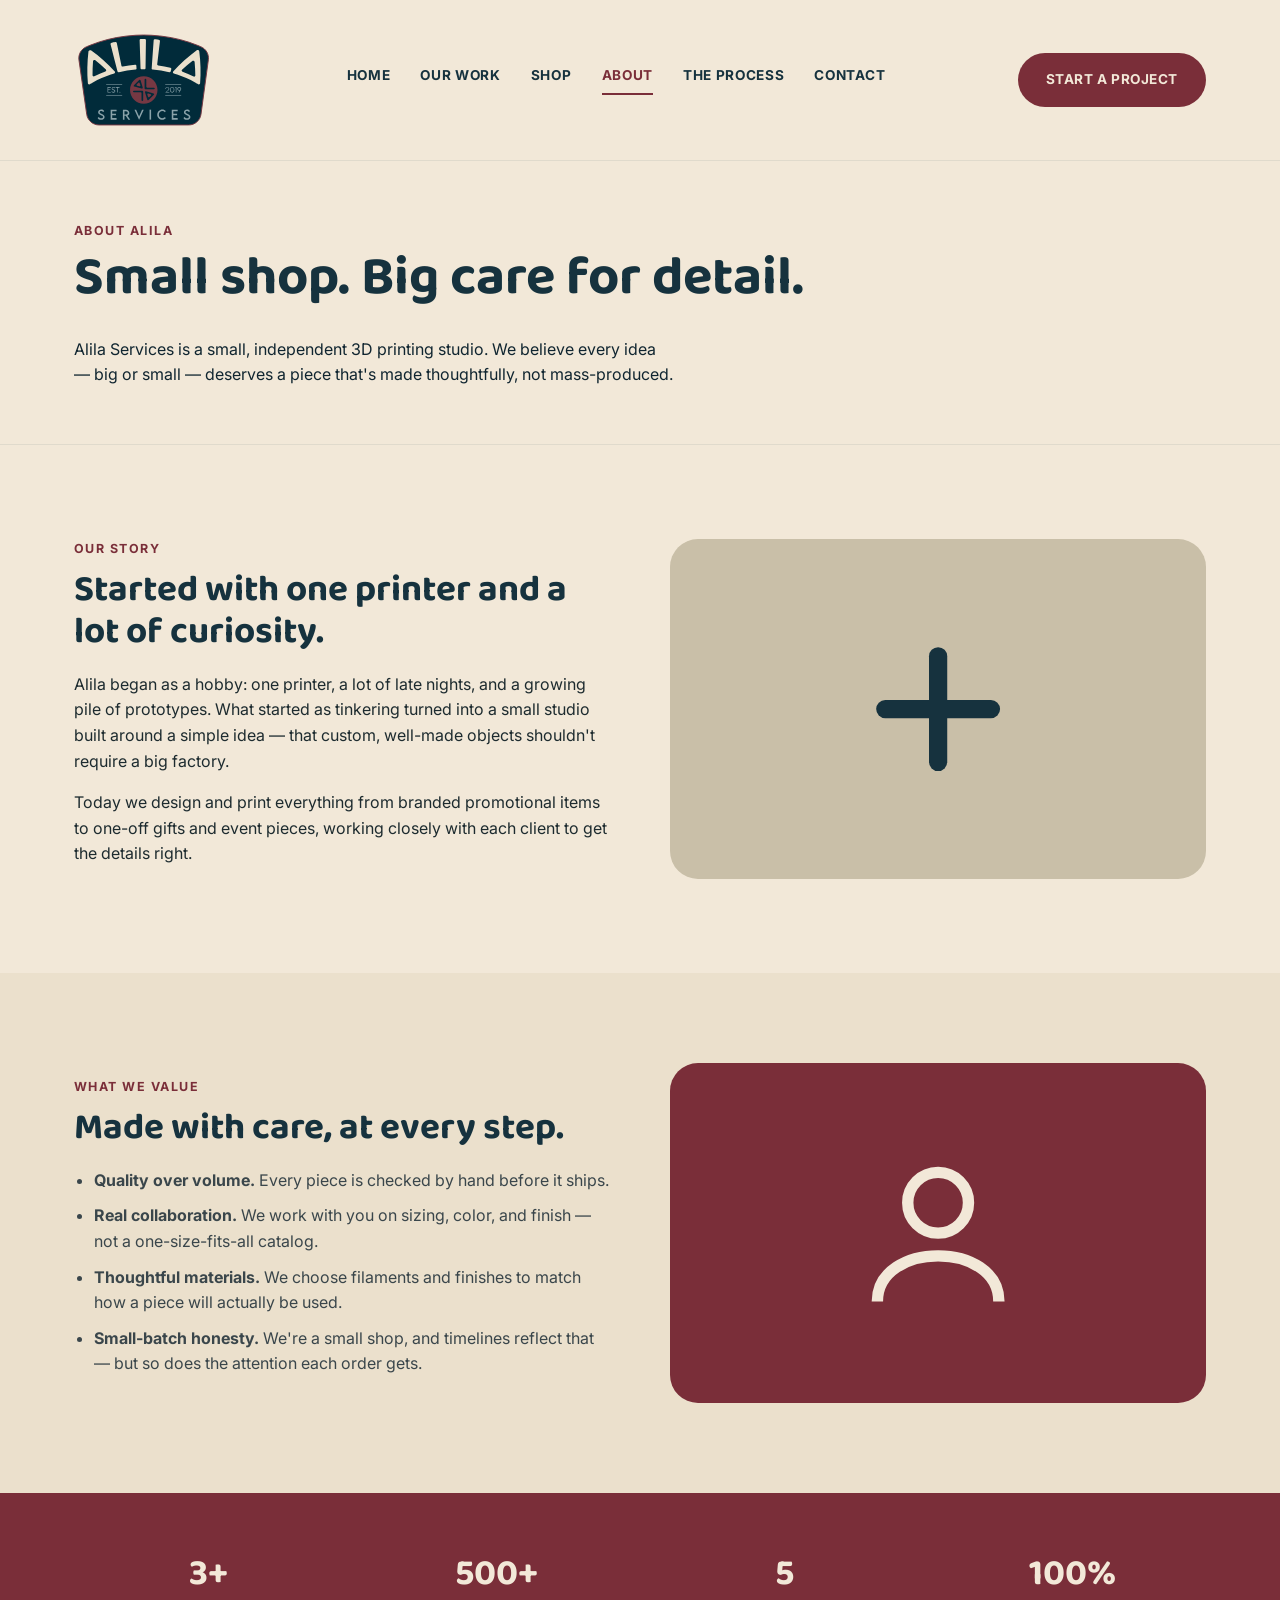
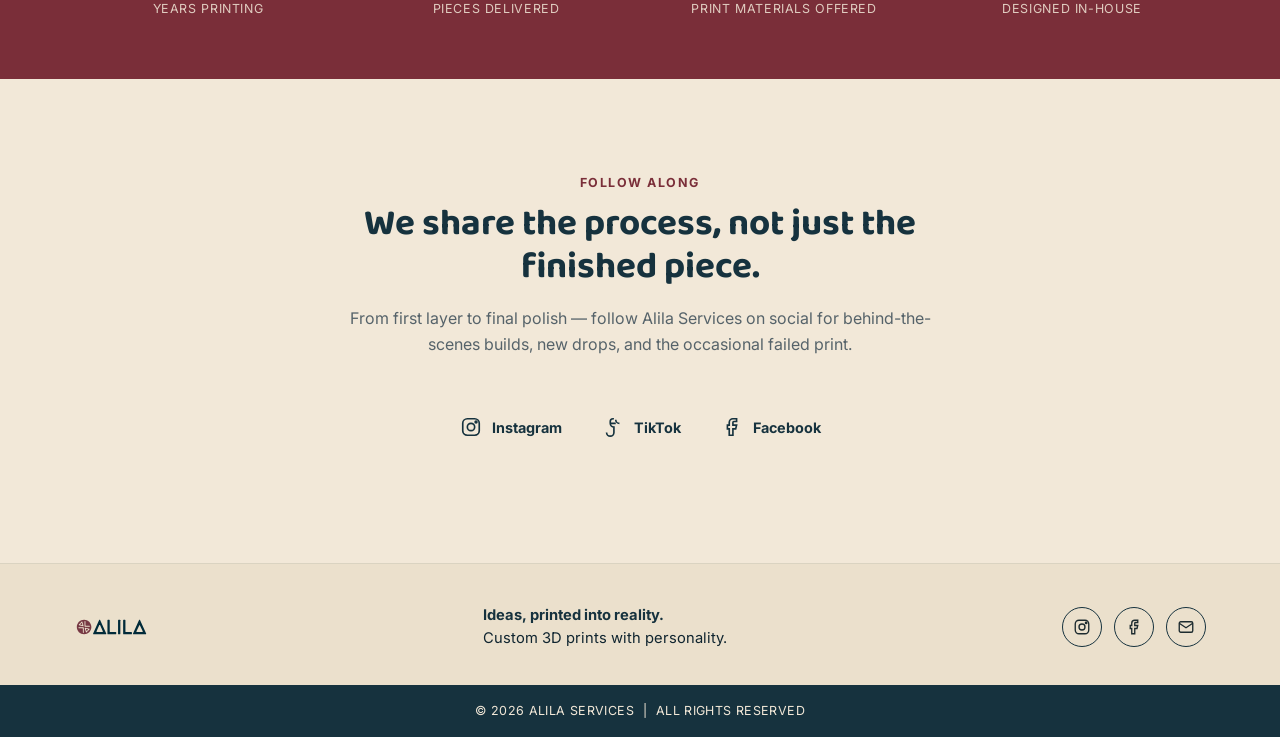
==== commit ae29032b: "Revert decorative icons back to distinct originals, keep hero mark The earlier "replace all placehol" ====
--- a/about.html
+++ b/about.html
@@ -54,7 +54,7 @@
       <p>Today we design and print everything from branded promotional items to one-off gifts and event pieces, working closely with each client to get the details right.</p>
     </div>
     <div class="split-media bg-tan">
-      <img src="assets/img/mark-dark.svg" alt="">
+      <svg viewBox="0 0 100 100"><rect x="45" y="16" width="10" height="68" rx="5" fill="#16323E"/><rect x="16" y="45" width="68" height="10" rx="5" fill="#16323E"/></svg>
     </div>
   </div>
 </section>
@@ -62,7 +62,7 @@
 <section class="section section-soft">
   <div class="container split reverse">
     <div class="split-media bg-maroon">
-      <img src="assets/img/mark-light.svg" alt="">
+      <svg viewBox="0 0 24 24" fill="none" stroke="#F2E8D8" stroke-width="1.5"><circle cx="12" cy="8" r="4"/><path d="M4 21c0-4 4-6 8-6s8 2 8 6"/></svg>
     </div>
     <div>
       <div class="eyebrow">What We Value</div>
--- a/assets/css/style.css
+++ b/assets/css/style.css
@@ -301,6 +301,15 @@
   margin-top: 10px;
 }
 .step { position: relative; padding-left: 0; }
+.step:not(:last-child)::after {
+  content: "";
+  position: absolute;
+  top: 4px;
+  right: -15px;
+  bottom: 4px;
+  width: 1px;
+  background: rgba(242,232,216,0.25);
+}
 .step-icon {
   width: 56px;
   height: 56px;
